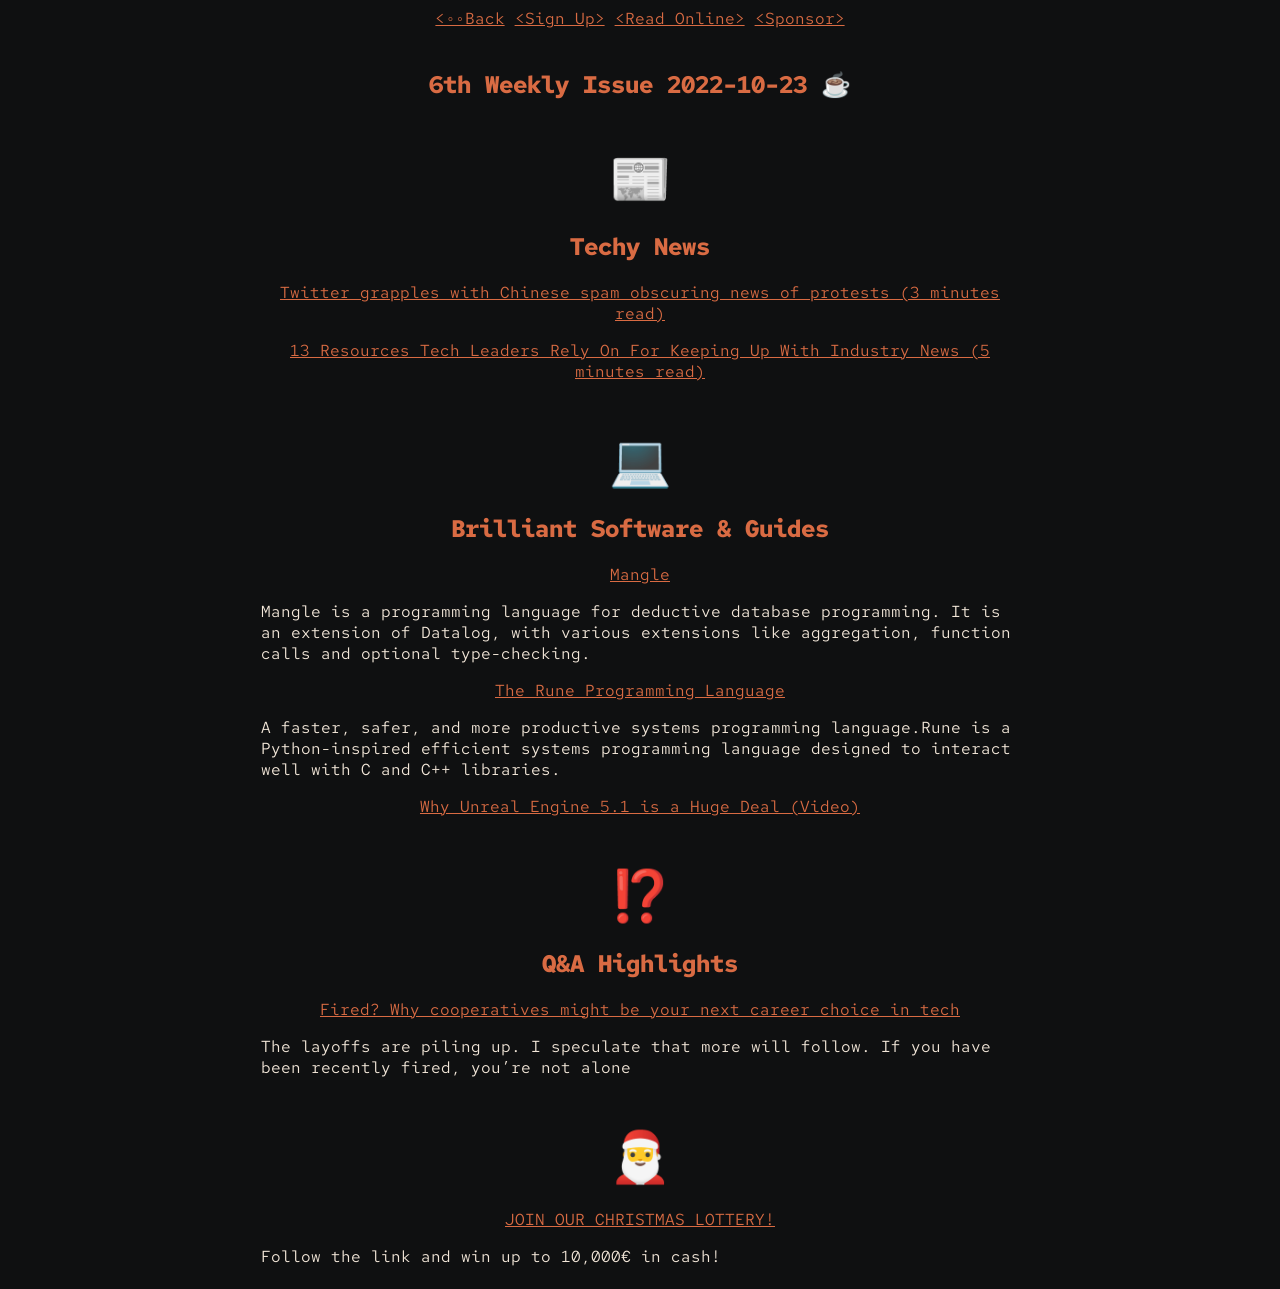
==== issues/11-27-22.html @ 71ef9509 "Final Look for opensourcy.tech atm" ====
<!DOCTYPE html>
<html lang="en" >
<head>
  <meta charset="UTF-8">
  <title>opensourcy.tech | 11-20-22 6th Issue</title>
  <meta name="description" content="open-source, sorted">
  <meta name="keywords" content="Tech News, open-source, Linux, software, cryptocurrency">
  <meta name="author" content="Gabriele Salvo">
  <meta name="viewport" content="width=device-width, initial-scale=1.0">
  <link rel="stylesheet" href="/css/styleIssues.css" >
  <link rel="icon" href="/favicon.svg" />
</head>
<html>
    <body>
      <div class="actions">
      <a href="/pages/archive.html">&lt;◦◦Back</a>
      <a href="/"> &lt;Sign Up&gt;</a>
      <a href="https://opensourcy.tech/issues/23-10-22.html" target="_blank">&lt;Read Online&gt;</a>
      <a href="https://opensourcy.tech/pages/sponsor.html" target="_blank">&lt;Sponsor&gt;</a>
    </div>
    <div class="mail-content">
     <h2>6th Weekly Issue 2022-10-23 ☕</h2>
     <p class="summary"></p>
     <!--News-->
     <pre>📰</pre>
     <h2>Techy News</h2>
     <a href="https://www.washingtonpost.com/technology/2022/11/27/twitter-china-spam-protests/" target="_blank"> Twitter grapples with Chinese spam obscuring news of protests (3 minutes read)</a>
     <p></p>
     <a href="https://www.forbes.com/sites/forbestechcouncil/2022/11/23/13-resources-tech-leaders-rely-on-for-keeping-up-with-industry-news/?sh=2d9245582797" target="_blank"> 13 Resources Tech Leaders Rely On For Keeping Up With Industry News (5 minutes read)</a>
     <p></p>
     <!--Breaking News-->
     <pre>💻</pre>
     <h2>Brilliant Software & Guides</h2>
     <a href="https://github.com/google/mangle" target="_blank">Mangle</a>
     <p>Mangle is a programming language for deductive database programming. It is an extension of Datalog, with various extensions like aggregation, function calls and optional type-checking.</p>
     <a href="https://github.com/google/rune" target="_blank">The Rune Programming Language</a>
     <p>A faster, safer, and more productive systems programming language.Rune is a Python-inspired efficient systems programming language designed to interact well with C and C++ libraries.</p>
     <a href="https://www.youtube.com/watch?v=FUGqzE6Je5c" target="_blank">Why Unreal Engine 5.1 is a Huge Deal (Video)</a>
     <p></p>
     <!--Breaking News-->
     <pre>⁉️</pre>
     <h2>Q&A Highlights</h2>
     <a href="https://medium.com/camplight/fired-why-cooperatives-might-be-your-next-career-choice-in-tech-73d689466609" target="_blank">Fired? Why cooperatives might be your next career choice in tech</a>
     <p>The layoffs are piling up. I speculate that more will follow. If you have been recently fired, you’re not alone</p>
      <!--Lottery-->
     <pre>🎅</pre>
     <a href="/pages/lottery.html" target="_blank">JOIN OUR CHRISTMAS LOTTERY!</a>
     <p>Follow the link and win up to 10,000€ in cash!</p>
     <!--Puzzle-->
      <!--<pre>🧩</pre>
     <h2>Puzzle of The Week</h2>
     <p>Lorem ipsum dolor, sit amet consectetur adipisicing elit. Quaerat magni ab laboriosam ea laborum ex doloribus, voluptates explicabo voluptas nihil fugiat. Unde nemo, velit doloribus consectetur ad excepturi rerum debitis!</p>
     <br>
     <br>
    </div>
   <style>
      /*Main*/
@import url('https://fonts.googleapis.com/css2?family=Red+Hat+Mono&display=swap');
html {
  display: grid;
  min-height: 100%;
}
@font-face {
  font-family: 'Red Hat Mono', monospace;
  src: url('https://fonts.googleapis.com/css2?family=Red+Hat+Mono&display=swap');
}
:root{
    --background: #262624;
    --color-p: #F2BDBD;
    --color-h: #D96B43;
    --color-fav: #A65233;
    --color-other: #8C512E;
    --orchid: #F92672;
    --br-blue: #66D9EF;
    --henn1nk: #539b00;
    --spice: #FD971F;
    --classColour: #FFE792;
    --parColour: #F8F8F2;
}
body {
  background: #0f1011;
  display: grid;
  grid-template-rows: auto;
  font-family: 'Red Hat Mono', monospace;
}
a {
  color: var(--color-h);
}
h2 {
  color: var(--color-h);
}
h3{
  color: var(--color-fav) ;
}

p {
  color: #F4E8DA;
  text-align: left;
}

pre {
  font-size: 50px;
  margin-bottom: 20px;
}
/*TOP BAR*/
.actions {
  position:relative;
  margin:0 auto;
  clear:left;
  height:auto;
  z-index: 0;
  text-align:center;
}

/*BODY EMAILS*/
.mail-content {
  margin: auto;
  margin-top: 10px;
  width: 60%;
  padding: 10px;
  text-align: center;
}
.summary {
  text-align: center;
}

/*Media Queries 480 on width*/
@media only screen and (max-width: 479px) {
  body {
    width: 100%;
    height: 100%;
    transform-origin: top left;
    transform: scale(68%);
  }
  .mail-content {
    margin: auto;
    width: 70%;
  }
}
    </style>-->
    </body>
</html>
---- css/styleIssues.css ----
/*Main*/
@import url('https://fonts.googleapis.com/css2?family=Red+Hat+Mono&display=swap');
html {
  display: grid;
  min-height: 100%;
}
@font-face {
  font-family: 'Red Hat Mono', monospace;
  src: url('https://fonts.googleapis.com/css2?family=Red+Hat+Mono&display=swap');
}
:root{
    --background: #262624;
    --color-p: #F2BDBD;
    --color-h: #D96B43;
    --color-fav: #A65233;
    --color-other: #8C512E;
    --orchid: #F92672;
    --br-blue: #66D9EF;
    --henn1nk: #539b00;
    --spice: #FD971F;
    --classColour: #FFE792;
    --parColour: #F8F8F2;
}
body {
  background: #0f1011;
  display: grid;
  grid-template-rows: auto;
  font-family: 'Red Hat Mono', monospace;
}
a {
  color: var(--color-h);
}
h2 {
  color: var(--color-h);
}
h3{
  color: var(--color-fav) ;
}

p {
  color: #F4E8DA;
  text-align: left;
}

pre {
  font-size: 50px;
  margin-bottom: 20px;
}
/*TOP BAR*/
.actions {
  position:relative;
  margin:0 auto;
  clear:left;
  height:auto;
  z-index: 0;
  text-align:center;
}

/*BODY EMAILS*/
.mail-content {
  margin: auto;
  margin-top: 10px;
  width: 60%;
  padding: 10px;
  text-align: center;
}
.summary {
  text-align: center;
}

/*Media Queries 480 on width*/
@media only screen and (max-width: 479px) {
  body {
    width: 100%;
    height: 100%;
    transform-origin: top left;
    transform: scale(68%);
  }
  .mail-content {
    margin: auto;
    width: 70%;
  }
}
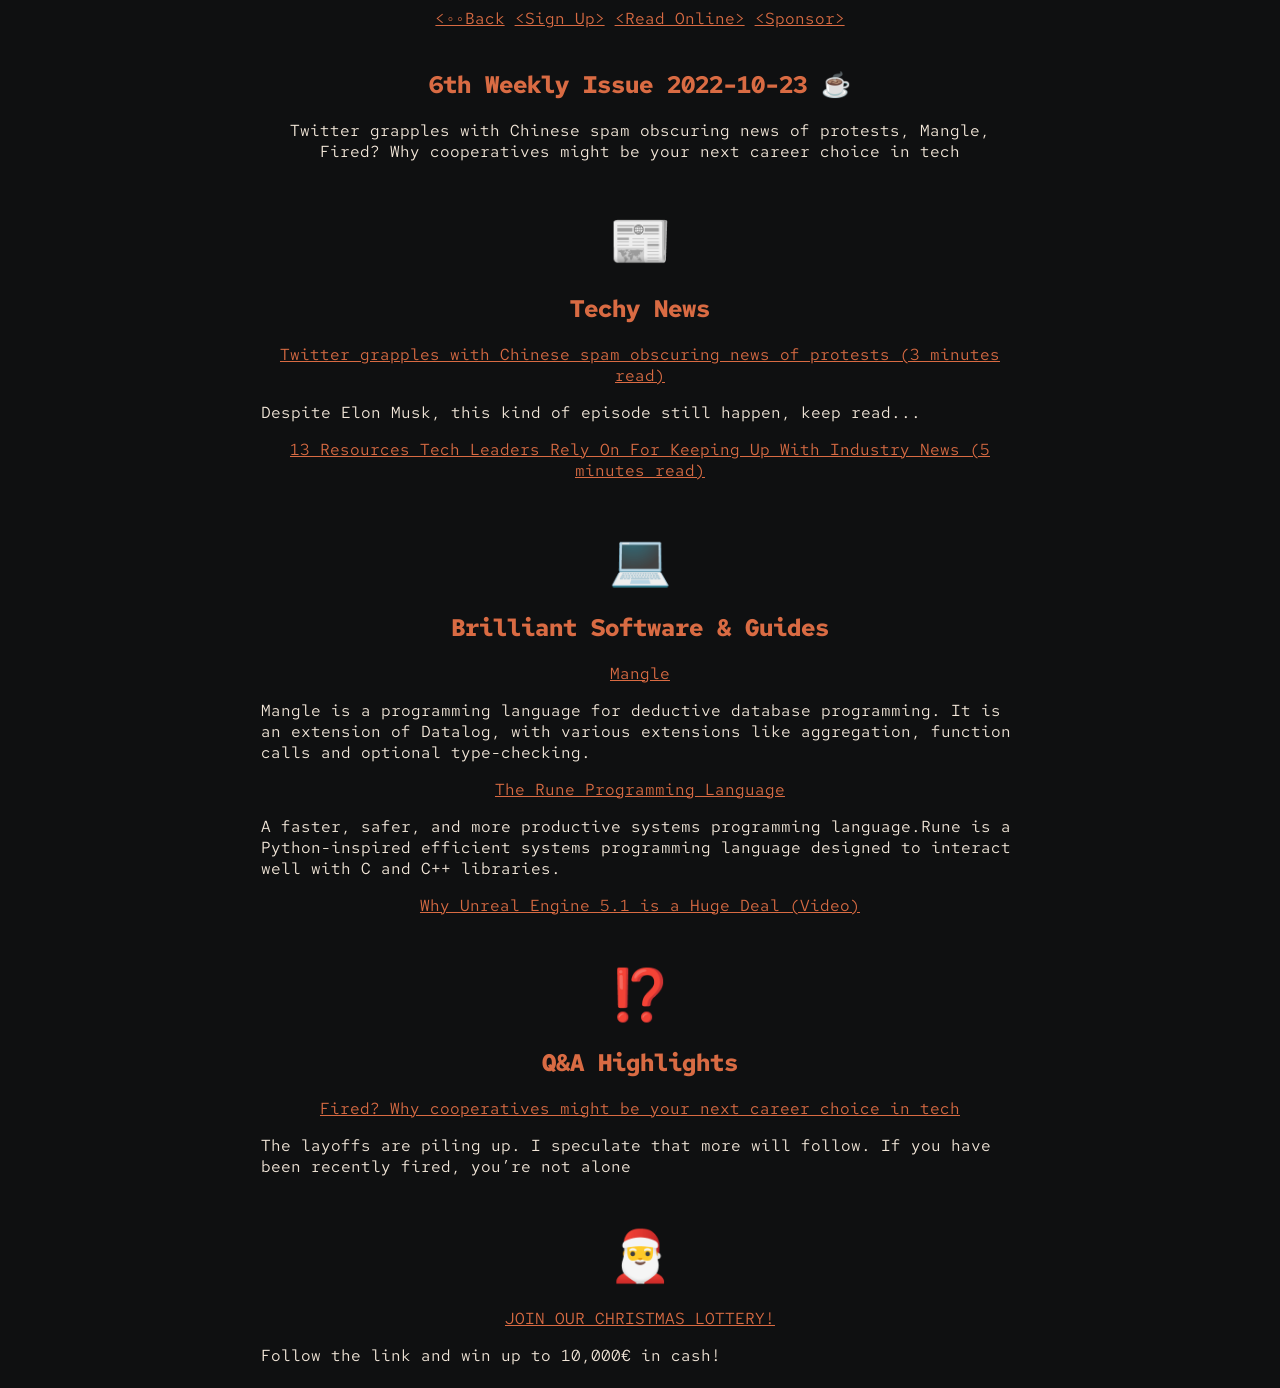
==== commit 45c86419: "Update 11-27-22.html" ====
--- a/issues/11-27-22.html
+++ b/issues/11-27-22.html
@@ -20,12 +20,12 @@
     </div>
     <div class="mail-content">
      <h2>6th Weekly Issue 2022-10-23 ☕</h2>
-     <p class="summary"></p>
+     <p class="summary">Twitter grapples with Chinese spam obscuring news of protests, Mangle, Fired? Why cooperatives might be your next career choice in tech</p>
      <!--News-->
      <pre>📰</pre>
      <h2>Techy News</h2>
      <a href="https://www.washingtonpost.com/technology/2022/11/27/twitter-china-spam-protests/" target="_blank"> Twitter grapples with Chinese spam obscuring news of protests (3 minutes read)</a>
-     <p></p>
+     <p>Despite Elon Musk, this kind of episode still happen, keep read...</p>
      <a href="https://www.forbes.com/sites/forbestechcouncil/2022/11/23/13-resources-tech-leaders-rely-on-for-keeping-up-with-industry-news/?sh=2d9245582797" target="_blank"> 13 Resources Tech Leaders Rely On For Keeping Up With Industry News (5 minutes read)</a>
      <p></p>
      <!--Breaking News-->
@@ -139,4 +139,4 @@
 }
     </style>-->
     </body>
-</html>+</html>
